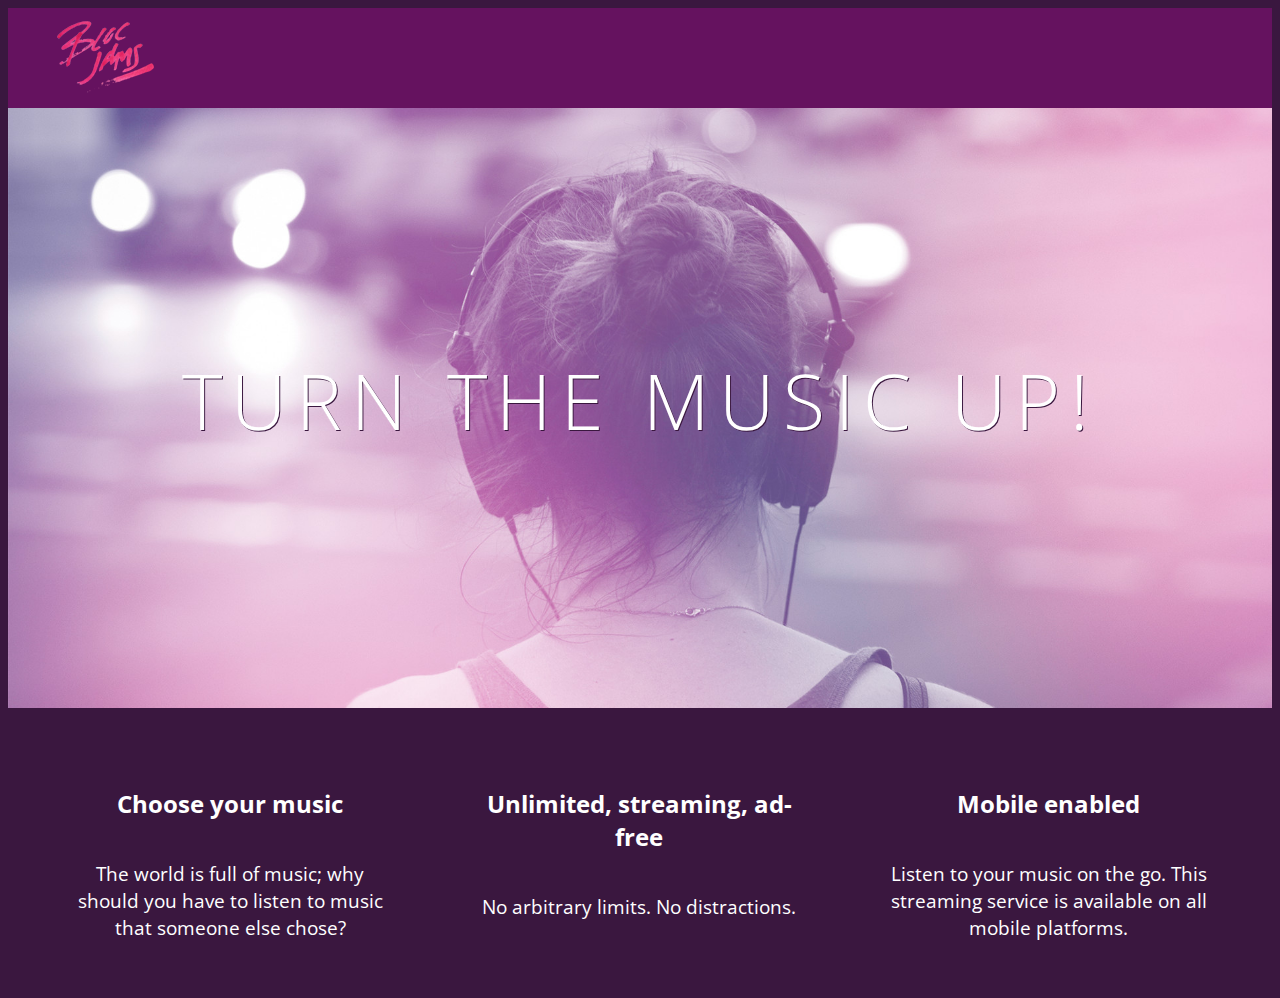
==== index.html @ 866fbeba "Checkpoint 4- Responsiveness:Completed" ====
<!DOCTYPE html>
  <html>
     <head>
         <title>Bloc Jams</title>
         <meta name="viewport" content="width=device-width, initial-scale=1">
         <link rel="stylesheet" type="text/css" href="styles/normalize.css">
         <link rel="stylesheet" type="text/css"   href="http://fonts.googleapis.com/css?family=Open+Sans:400,800,600,700,300">       
         <link rel="stylesheet" type="text/css" href="http://code.ionicframework.com/ionicons/2.0.1/css/ionicons.min.css">
         <link rel="stylesheet" type="text/css" href="styles/main.css">
         <link rel="stylesheet" type="text/css" href="styles/landing.css">
     </head>
     <body class="landing">
         <nav class="navbar"> <!-- nav bar -->
             <img src="assets/images/bloc_jams_logo.png" alt="bloc jams logo" class="logo">
             </nav>
         <section class="hero-content">
             <h1 class="hero-title">Turn the music up!</h1>
         </section>
         <section class="selling-points container">
             <div class="point column third">
                <span class="ion-music-note"></span>
                <h5 class="point-title">Choose your music</h5>
                <p class="point-description">The world is full of music; why should you have to listen to music that someone else chose?</p> 
             </div>
             
             <div class="point column third">
                <span class="ion-radio-waves"></span>
                 <h5 class="point-title">Unlimited, streaming, ad-free</h5>
                 <p class="point-description">No arbitrary limits. No distractions.</p>
             </div>
             <div class="point column third">
                 <span class="ion-iphone"></span>
                 <h5 class="point-title">Mobile enabled</h5>
                 <p class="point-description">Listen to your music on the go. This streaming service is available on all mobile platforms.</p>
             </div>
         </section>
     </html>
---- styles/main.css ----
*, *::before, *::after {
    -moz-box-sizing: border-box;
    -webkit-box-sizing: border-box;
    box-sizing: border-box;
}

html {
    height: 100%; /* makes sure that our html takes up 100% of the window. */
    font-size: 100%;
}

body {
    font-family: 'Open Sans';
    color: white;
    min-height: 100%;
}

body.landing {
    background-color: rgb(58,23,63);
}

.navbar {
    padding: 0.5rem;
    background-color: rgb(101,18,95);
}

.navbar .logo{
    position: relative;
    left: 2rem;
}

.hero-content {
    position: relative;
    min-height: 600px;
    background-image: url(../assets/images/bloc_jams_bg.jpg);
    background-repeat: no-repeat;
    background-position: center center;
    background-size: cover;
}

.hero-content .hero-title {
    position: absolute;
    top: 40%;
    -webkit-transform: translateY(-50%);
    -moz-transform: translateY(-50%);
    -ms-transform: translateY(-50%);
    transform: translateY(-50%);
    width: 100%;
    text-align: center;
    font-size: 4rem;
    font-weight: 300;
    text-transform: uppercase;
    letter-spacing: 0.5rem;
    text-shadow: 1px 1px 0px rgb(58,23,63);
}

.selling-points {
    position: relative;
}

.point {
    position: relative;
    padding: 2rem;
    text-align: center;
}

.point .point-title{
    font-size: 1.25rem;
}

.ion-music-note,
.ion-radio-waves,
.ion-iphone {
    color: rgb(233,50,117);
     font-size: 5rem;
}

.container {
    margin: 0 auto;
    max-width: 64rem;
}

/* Medium and small screens (640px) */
@media (min-width: 640px){
    html { font-size: 112%; }
}

.column {
    float: left;
    padding-left: 1rem;
    padding-right: 1rem;
}

.column.full {width: 100%; }
.column.two-thirds{ width: 66.7%; }
.column.half { width: 50%; }
.column.third { width: 33.3%; }
.column.fourth { 25%; }
.column.flow-opposite {float: right; }

/* Large screens (1024px) */
@media (min-width: 1024px) {
    html { font-size: 120%; }
}
---- styles/landing.css ----
body.landing {
    background-color: rgb(58,23,63);
}

.hero-content {
    position: relative;
    min-height: 600px;
    background-image: url(../assets/images/bloc_jams_bg.jpg);
    background-repeat: no-repeat;
    background-position: center center;
    background-size: cover;
}

.hero-content .hero-title {
    position: absolute;
    top: 40%;
    -webkit-transform: translateY(-50%);
    -moz-transform: translateY(-50%);
    transform: translateY(-50%);
    width: 100%;
    text-align: center;
    font-size: 4rem;
    font-weight: 300;
    text-transform: uppercase;
    letter-spacing: 0.5rem;
    text-shadow: 1px 1px 0px rgb(58,23,63);
}

.selling-points {
    position: relative;
    display: table;
    width: 100%;
    -webkit-box-sizing: border-box;
    -moz-box-sizing: border-box;
    box-sizing: border-box
}

.point {
    display: table-cell;
    position: relative;
    width: 33.3%;
    padding: 2rem;
    text-align: center;
}

.point .point-title {
    font-size: 1.25rem;
}

.ion-music-note,
.ion-radio-waves,
.ion-iphone {
    color: rgb(233,50,117);
    font-size: 5rem;
}
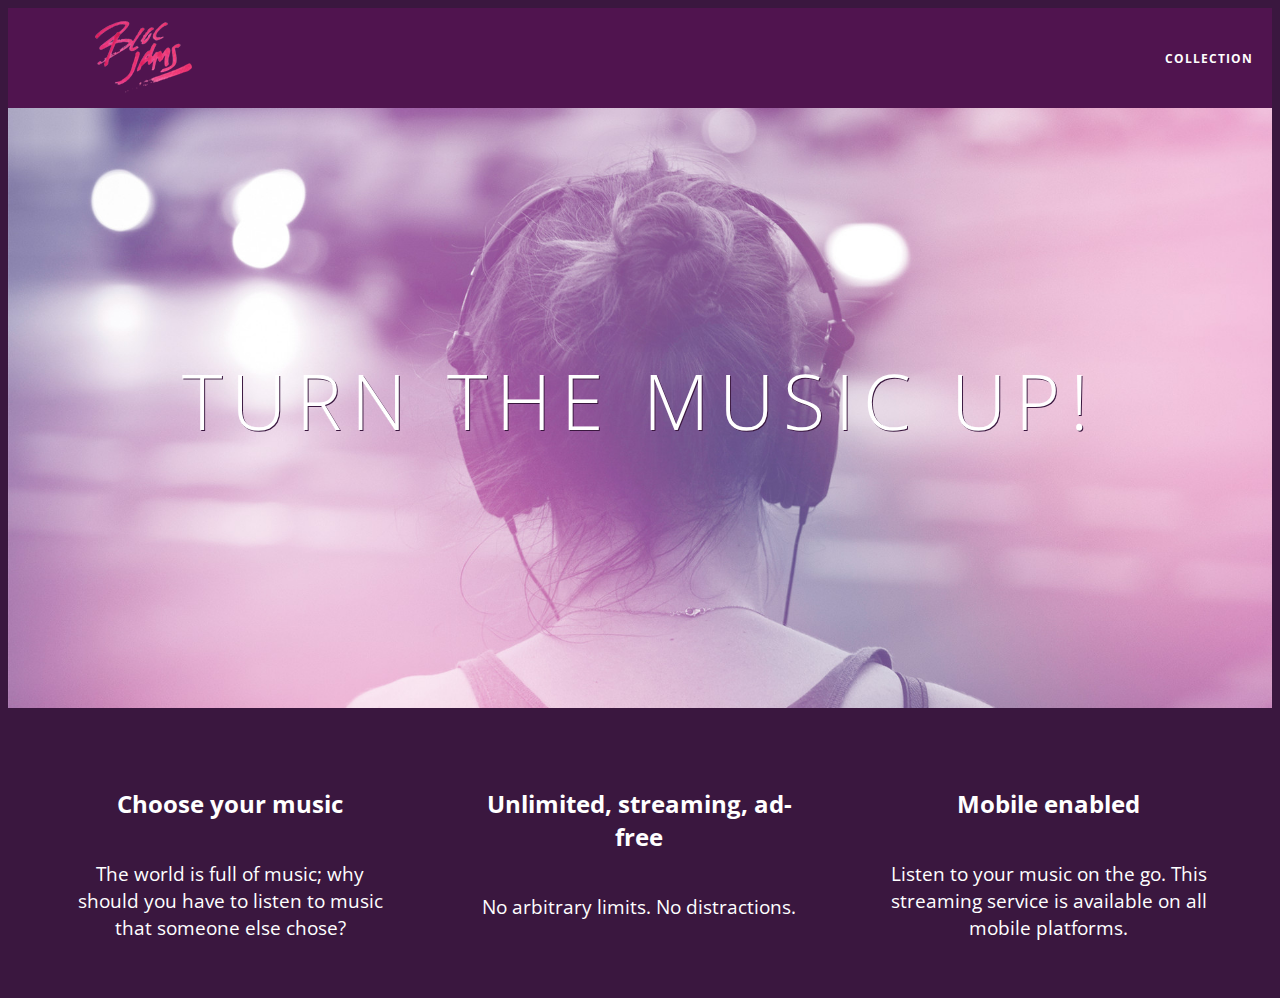
==== commit ff1d93bb: "Checkpoint 5-Collection: Completed" ====
--- a/index.html
+++ b/index.html
@@ -11,12 +11,17 @@
      </head>
      <body class="landing">
          <nav class="navbar"> <!-- nav bar -->
-             <img src="assets/images/bloc_jams_logo.png" alt="bloc jams logo" class="logo">
-             </nav>
+             <a href="index.html" class="logo">
+                <img src="assets/images/bloc_jams_logo.png" alt="bloc jams logo" class="logo">
+             </a>
+             <div class="links-container">
+                <a href="collection.html" class="navbar-link"> collection</a>
+             </div>
+         </nav>
          <section class="hero-content">
              <h1 class="hero-title">Turn the music up!</h1>
          </section>
-         <section class="selling-points container">
+         <section class="selling-points container clearfix">
              <div class="point column third">
                 <span class="ion-music-note"></span>
                 <h5 class="point-title">Choose your music</h5>
--- a/styles/main.css
+++ b/styles/main.css
@@ -20,13 +20,46 @@
 }
 
 .navbar {
+    position: relative;
     padding: 0.5rem;
-    background-color: rgb(101,18,95);
+    background-color: rgba(101,18,95,0.5);
+    z-index: 1;
 }
 
 .navbar .logo{
     position: relative;
     left: 2rem;
+    cursor: pointer;
+}
+
+.navbar .links-container {
+    display: table;
+    position: absolute;
+    top: 0;
+    right: 0;
+    height: 100px;
+    color: white;
+    text-decoration: none;
+}
+
+.links-container .navbar-link {
+    display: table-cell;
+    position: relative;
+    height: 100%;
+    padding-left: 1rem;
+    padding-right: 1rem;
+    vertical-align: middle;
+    color: white;
+    font-size: 0.625rem;
+    letter-spacing: 0.05rem;
+    font-weight: 700;
+    text-transform: uppercase;
+    text-decoration: none;
+    cursor: pointer;
+}
+
+.links-container .navbar-link:hover {
+    color: rgb(233,50,117);
 }
 
 .hero-content {
@@ -101,4 +134,14 @@
 /* Large screens (1024px) */
 @media (min-width: 1024px) {
     html { font-size: 120%; }
+}
+
+.clearfix::before,
+.clearfix::after {
+  content:" ";
+  display: table;
+}
+
+.clearfix::after {
+  clear: both;
 }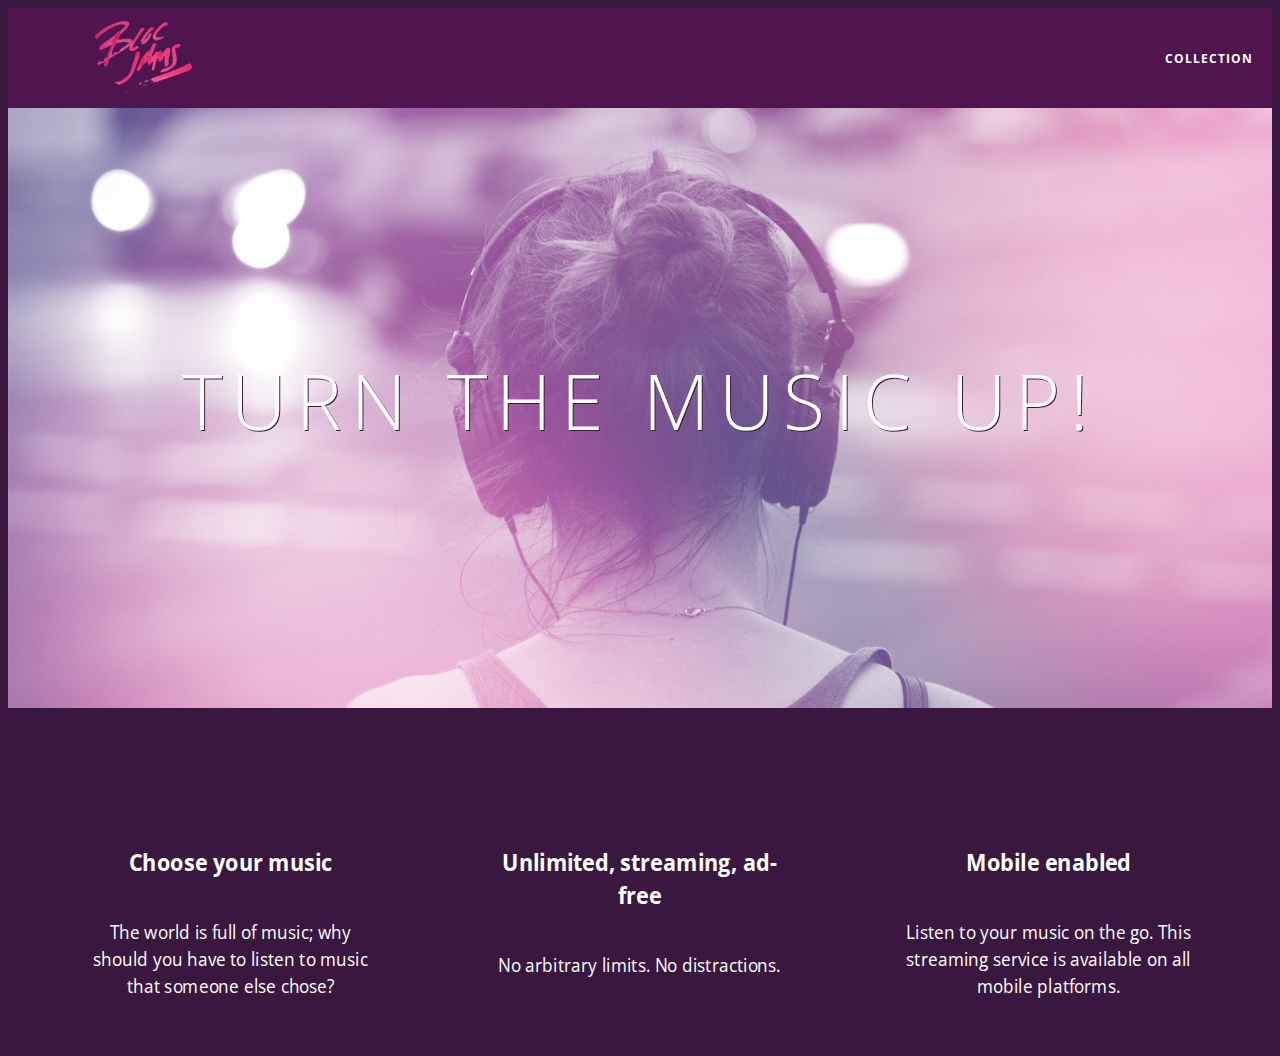
==== commit aef05bbf: "Checkpoint 8 DOM-Animation: completed" ====
--- a/index.html
+++ b/index.html
@@ -39,4 +39,6 @@
                  <p class="point-description">Listen to your music on the go. This streaming service is available on all mobile platforms.</p>
              </div>
          </section>
-     </html>
+         <script src="scripts/landing.js"></script>
+    </body>
+</html>
--- a/styles/main.css
+++ b/styles/main.css
@@ -62,6 +62,11 @@
     color: rgb(233,50,117);
 }
 
+.links-container .navbar-link:active {
+    color: rgb(233,50,117);
+    background-color: white;
+}
+
 .hero-content {
     position: relative;
     min-height: 600px;
@@ -113,6 +118,10 @@
     max-width: 64rem;
 }
 
+.container.narrow {
+     max-width: 56rem;
+ }
+
 /* Medium and small screens (640px) */
 @media (min-width: 640px){
     html { font-size: 112%; }
--- a/styles/landing.css
+++ b/styles/landing.css
@@ -41,6 +41,16 @@
     width: 33.3%;
     padding: 2rem;
     text-align: center;
+    opacity: relative;
+    -webkit-transform: scaleX(0.9) translateY(3rem);
+    -moz-transform: scaleX(0.9) translateY(3rem);
+    transform: scaleX(0.9) translateY(3rem);
+    -webkit-transition: all 0.25s ease-in-out;
+    -moz-transition: all 0.25s ease-in-out;
+    transition: all 0.25s ease-in-out;
+    -webkit-transition-delay: 0.2s;
+    -moz-transition-delay: 0.2s;
+    transition-delay: 0.2s;
 }
 
 .point .point-title {
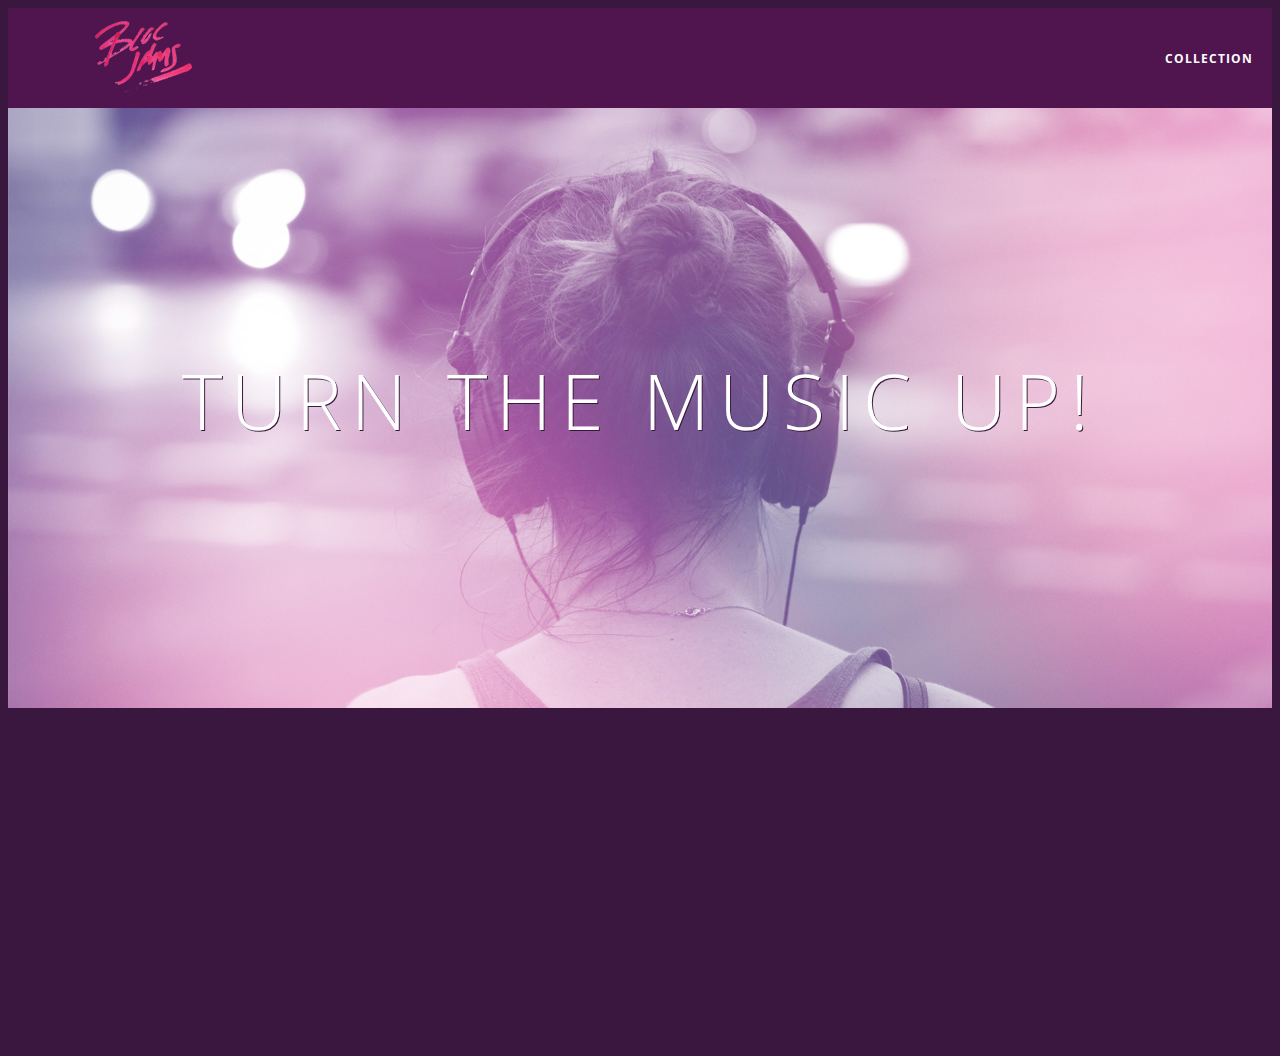
==== commit e92e9056: "Corrections in index.html and landing.css" ====
--- a/index.html
+++ b/index.html
@@ -39,6 +39,7 @@
                  <p class="point-description">Listen to your music on the go. This streaming service is available on all mobile platforms.</p>
              </div>
          </section>
+         <script src="scripts/utilities.js"></script>
          <script src="scripts/landing.js"></script>
     </body>
 </html>
--- a/styles/landing.css
+++ b/styles/landing.css
@@ -28,20 +28,13 @@
 
 .selling-points {
     position: relative;
-    display: table;
-    width: 100%;
-    -webkit-box-sizing: border-box;
-    -moz-box-sizing: border-box;
-    box-sizing: border-box
 }
 
 .point {
-    display: table-cell;
     position: relative;
-    width: 33.3%;
     padding: 2rem;
     text-align: center;
-    opacity: relative;
+    opacity: 0;
     -webkit-transform: scaleX(0.9) translateY(3rem);
     -moz-transform: scaleX(0.9) translateY(3rem);
     transform: scaleX(0.9) translateY(3rem);
